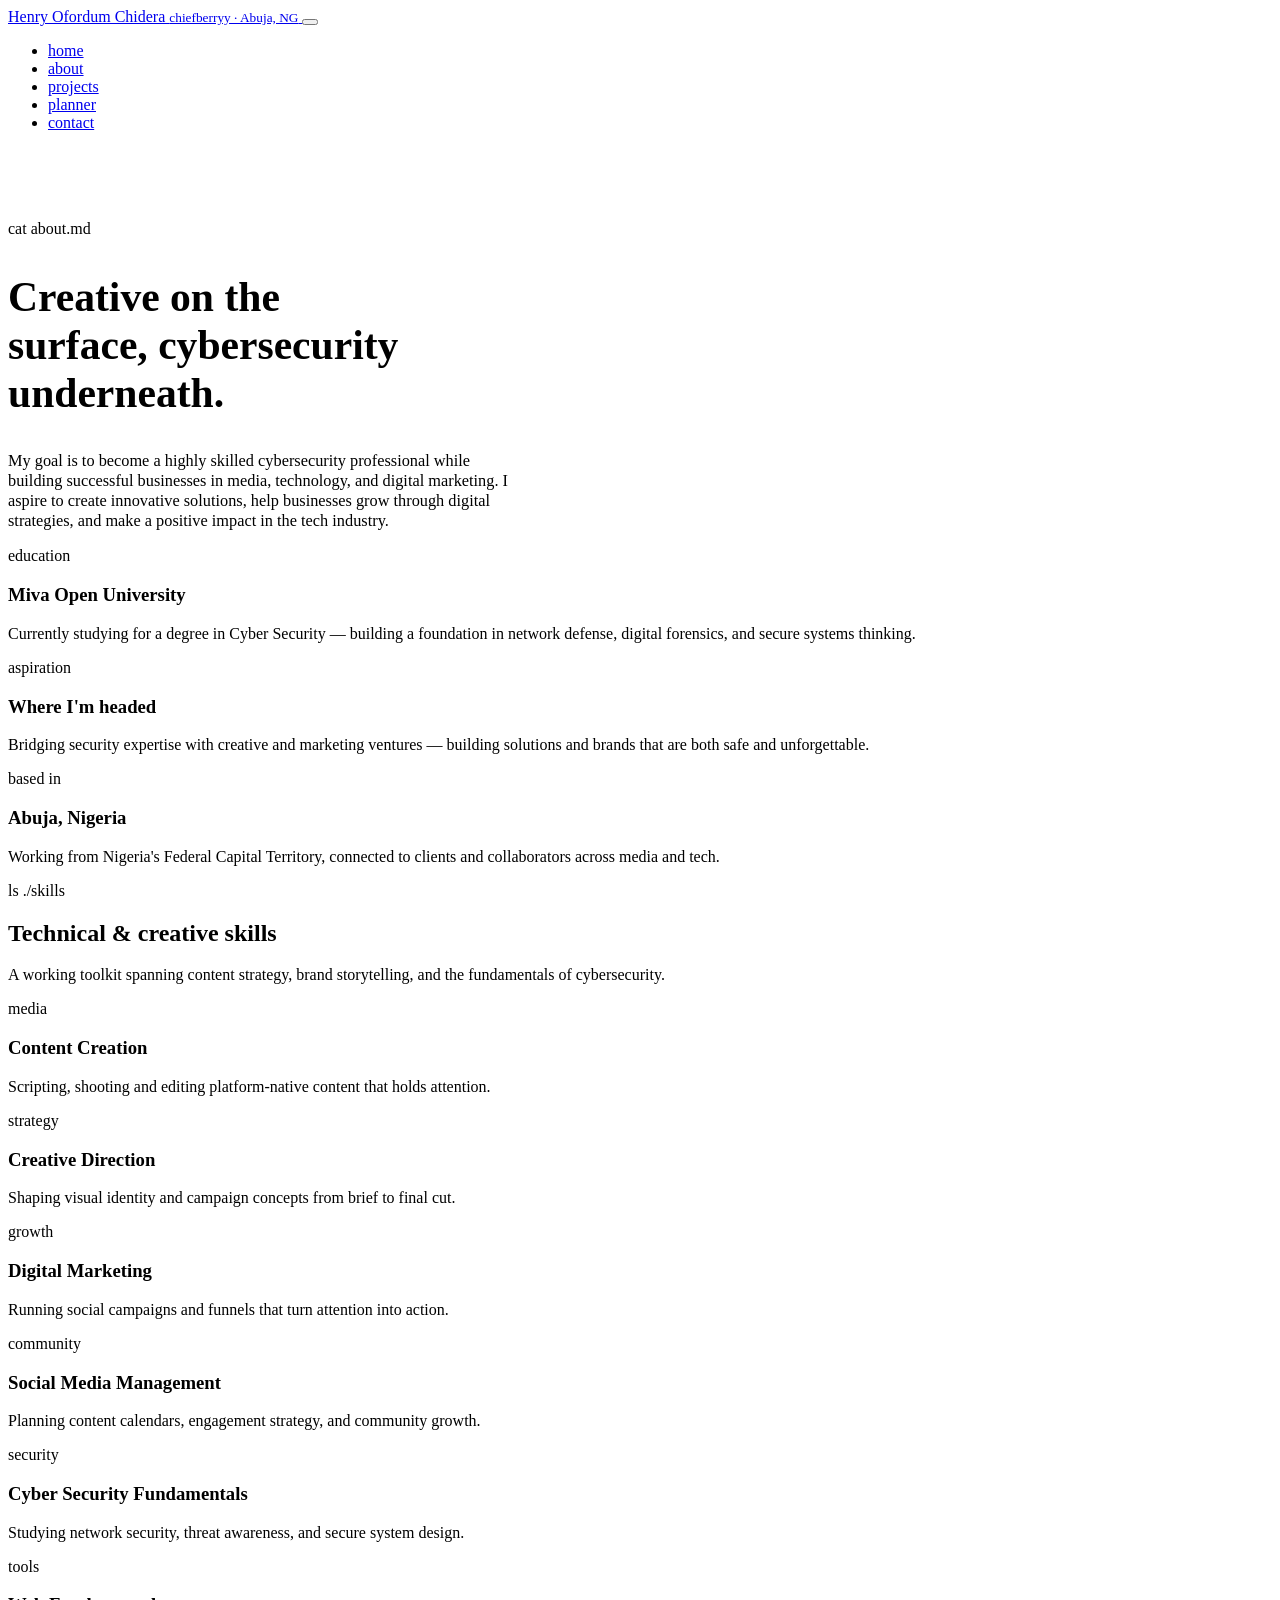
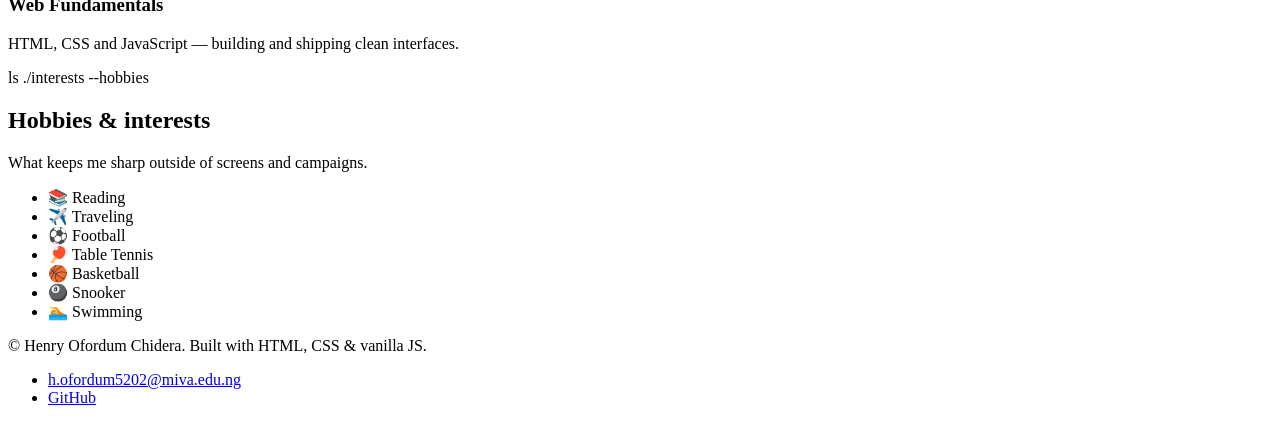
==== about.html @ d98e56ec "Create about.html" ====
<!DOCTYPE html>
<html lang="en">
<head>
<meta charset="UTF-8">
<meta name="viewport" content="width=device-width, initial-scale=1.0">
<title>About — Henry Ofordum Chidera</title>
<link rel="preconnect" href="https://fonts.googleapis.com">
<link href="https://fonts.googleapis.com/css2?family=Space+Grotesk:wght@500;700&family=Inter:wght@400;500;600&family=JetBrains+Mono:wght@400;500&display=swap" rel="stylesheet">
<link rel="stylesheet" href="styles.css">
</head>
<body>

<header class="site-header">
  <nav class="navbar">
    <a href="index.html" class="brand">
      <span class="dot" aria-hidden="true"></span>
      Henry Ofordum Chidera
      <small>chiefberryy · Abuja, NG</small>
    </a>
    <button class="nav-toggle" id="navToggle" aria-label="Toggle navigation" aria-expanded="false">
      <span></span><span></span><span></span>
    </button>
    <ul class="nav-links" id="navLinks">
      <li><a href="index.html">home</a></li>
      <li><a href="about.html" class="active">about</a></li>
      <li><a href="projects.html">projects</a></li>
      <li><a href="planner.html">planner</a></li>
      <li><a href="contact.html">contact</a></li>
    </ul>
  </nav>
</header>

<main>
  <section class="section" style="padding-top:56px;">
    <div class="container">
      <p class="prompt">cat about.md<span class="cursor"></span></p>
      <h1 style="font-size:clamp(1.8rem,3.4vw,2.6rem); max-width:20ch;">Creative on the surface, cybersecurity underneath.</h1>
      <p style="max-width:62ch; font-size:1.02rem;">My goal is to become a highly skilled cybersecurity professional while building successful businesses in media, technology, and digital marketing. I aspire to create innovative solutions, help businesses grow through digital strategies, and make a positive impact in the tech industry.</p>
    </div>
  </section>

  <section class="section section-alt">
    <div class="container">
      <div class="card-grid" style="grid-template-columns: repeat(auto-fit, minmax(260px,1fr));">
        <div class="card">
          <span class="card-icon">education</span>
          <h3>Miva Open University</h3>
          <p>Currently studying for a degree in Cyber Security — building a foundation in network defense, digital forensics, and secure systems thinking.</p>
        </div>
        <div class="card">
          <span class="card-icon">aspiration</span>
          <h3>Where I'm headed</h3>
          <p>Bridging security expertise with creative and marketing ventures — building solutions and brands that are both safe and unforgettable.</p>
        </div>
        <div class="card">
          <span class="card-icon">based in</span>
          <h3>Abuja, Nigeria</h3>
          <p>Working from Nigeria's Federal Capital Territory, connected to clients and collaborators across media and tech.</p>
        </div>
      </div>
    </div>
  </section>

  <section class="section">
    <div class="container">
      <div class="section-head">
        <p class="prompt">ls ./skills</p>
        <h2>Technical &amp; creative skills</h2>
        <p>A working toolkit spanning content strategy, brand storytelling, and the fundamentals of cybersecurity.</p>
      </div>
      <div class="card-grid">
        <div class="card">
          <span class="card-icon">media</span>
          <h3>Content Creation</h3>
          <p>Scripting, shooting and editing platform-native content that holds attention.</p>
          <div class="meter"><span style="width:90%"></span></div>
        </div>
        <div class="card">
          <span class="card-icon">strategy</span>
          <h3>Creative Direction</h3>
          <p>Shaping visual identity and campaign concepts from brief to final cut.</p>
          <div class="meter"><span style="width:88%"></span></div>
        </div>
        <div class="card">
          <span class="card-icon">growth</span>
          <h3>Digital Marketing</h3>
          <p>Running social campaigns and funnels that turn attention into action.</p>
          <div class="meter"><span style="width:85%"></span></div>
        </div>
        <div class="card">
          <span class="card-icon">community</span>
          <h3>Social Media Management</h3>
          <p>Planning content calendars, engagement strategy, and community growth.</p>
          <div class="meter"><span style="width:87%"></span></div>
        </div>
        <div class="card">
          <span class="card-icon">security</span>
          <h3>Cyber Security Fundamentals</h3>
          <p>Studying network security, threat awareness, and secure system design.</p>
          <div class="meter"><span style="width:68%"></span></div>
        </div>
        <div class="card">
          <span class="card-icon">tools</span>
          <h3>Web Fundamentals</h3>
          <p>HTML, CSS and JavaScript — building and shipping clean interfaces.</p>
          <div class="meter"><span style="width:75%"></span></div>
        </div>
      </div>
    </div>
  </section>

  <section class="section section-alt">
    <div class="container">
      <div class="section-head">
        <p class="prompt">ls ./interests --hobbies</p>
        <h2>Hobbies &amp; interests</h2>
        <p>What keeps me sharp outside of screens and campaigns.</p>
      </div>
      <ul class="chip-list">
        <li>📚 Reading</li>
        <li>✈️ Traveling</li>
        <li>⚽ Football</li>
        <li>🏓 Table Tennis</li>
        <li>🏀 Basketball</li>
        <li>🎱 Snooker</li>
        <li>🏊 Swimming</li>
      </ul>
    </div>
  </section>
</main>

<footer class="site-footer">
  <div class="container footer-row">
    <p>© <span id="year"></span> Henry Ofordum Chidera. Built with HTML, CSS &amp; vanilla JS.</p>
    <ul class="footer-links">
      <li><a href="mailto:h.ofordum5202@miva.edu.ng">h.ofordum5202@miva.edu.ng</a></li>
      <li><a href="https://github.com/chiefberryy" target="_blank" rel="noopener">GitHub</a></li>
    </ul>
  </div>
</footer>

<script src="script.js"></script>
</body>
</html>
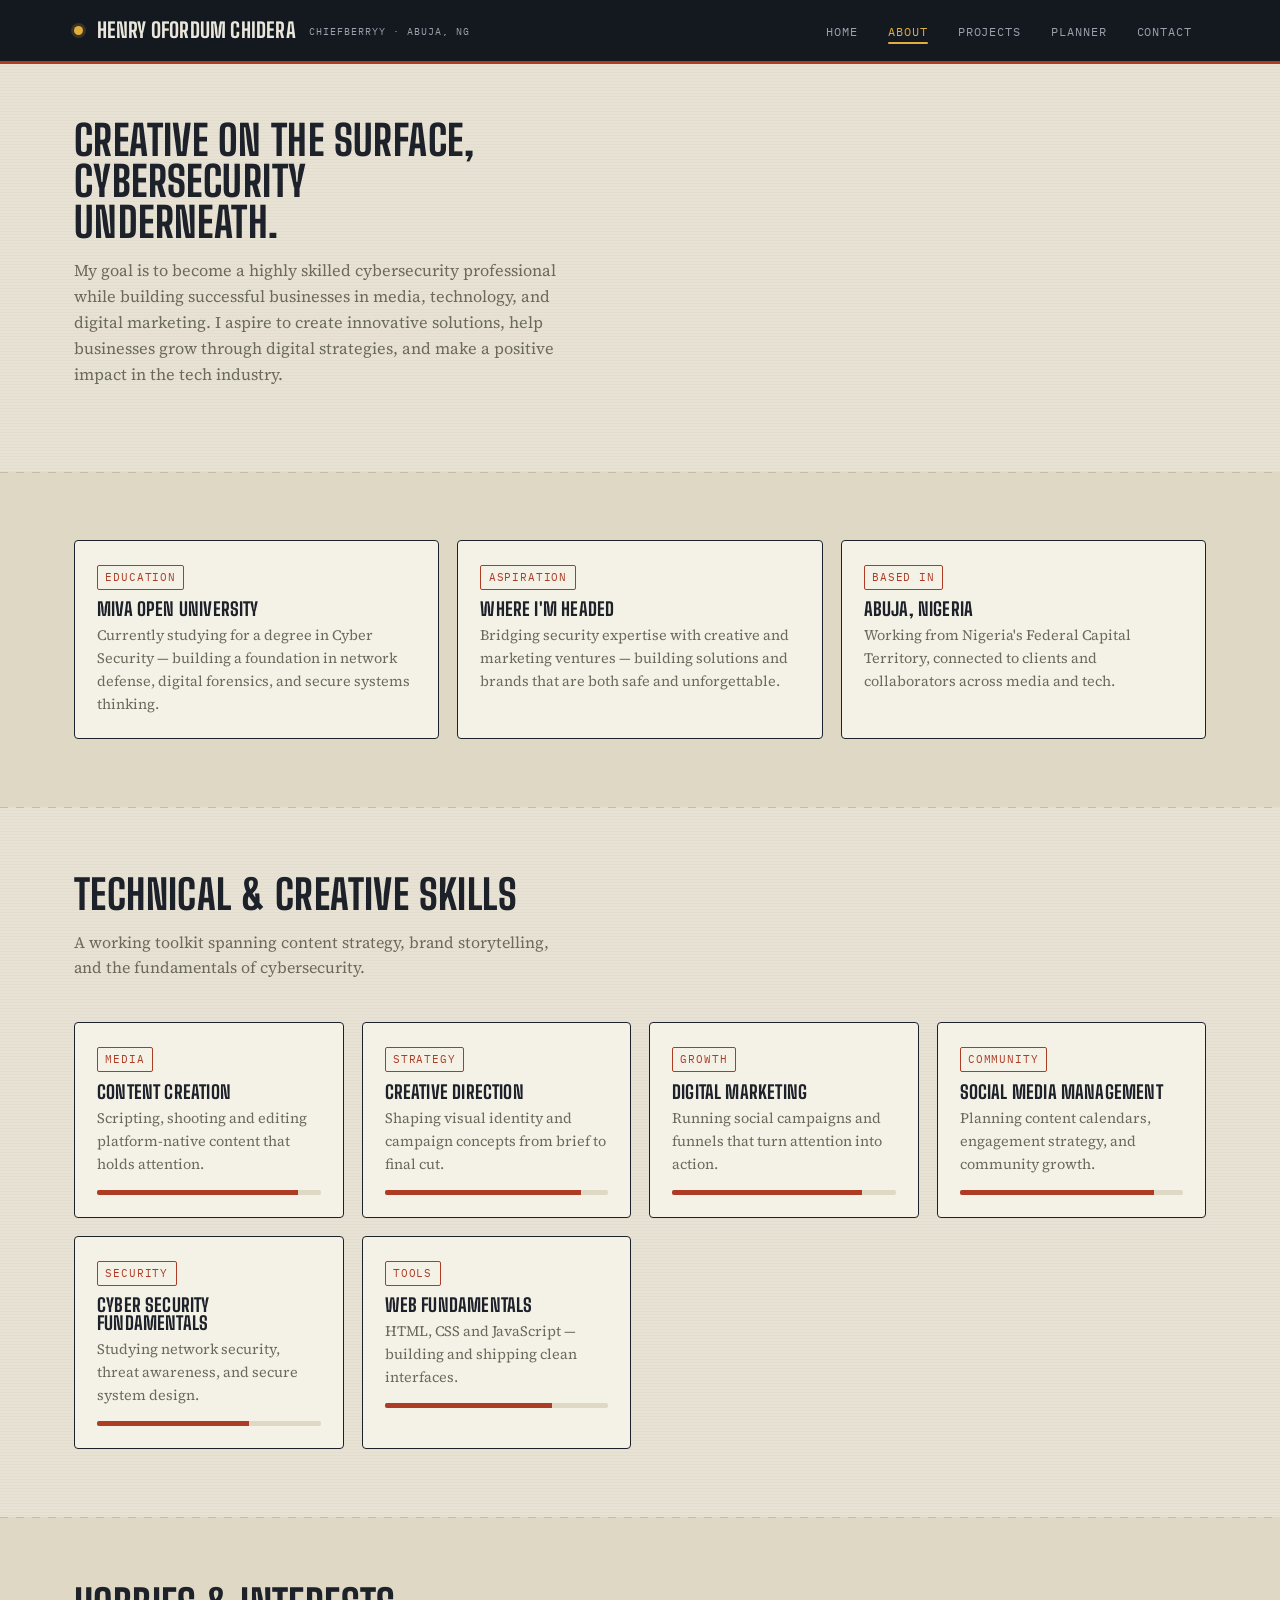
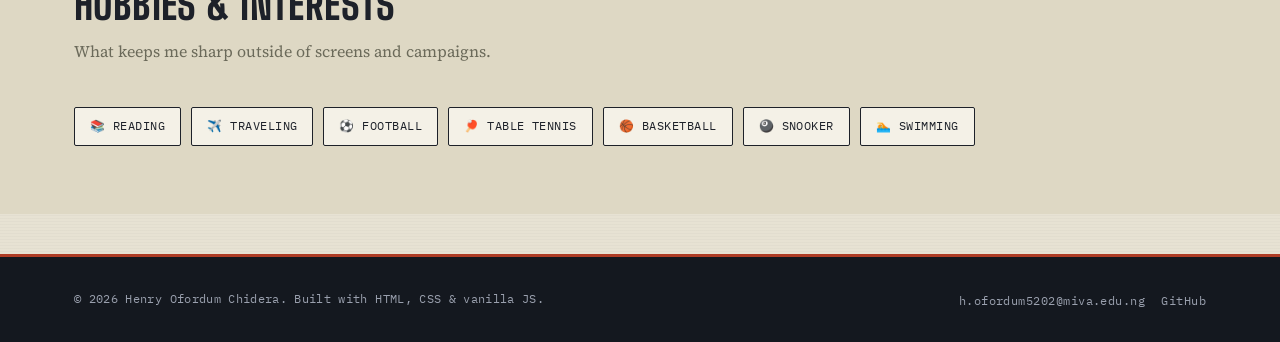
==== commit c2e5a935: "Update about.html" ====
--- a/about.html
+++ b/about.html
@@ -5,7 +5,7 @@
 <meta name="viewport" content="width=device-width, initial-scale=1.0">
 <title>About — Henry Ofordum Chidera</title>
 <link rel="preconnect" href="https://fonts.googleapis.com">
-<link href="https://fonts.googleapis.com/css2?family=Space+Grotesk:wght@500;700&family=Inter:wght@400;500;600&family=JetBrains+Mono:wght@400;500&display=swap" rel="stylesheet">
+<link href="https://fonts.googleapis.com/css2?family=Big+Shoulders:wght@600;700;800&family=Source+Serif+4:opsz,wght@8..60,400;8..60,500;8..60,600&family=IBM+Plex+Mono:wght@400;500&display=swap" rel="stylesheet">
 <link rel="stylesheet" href="styles.css">
 </head>
 <body>
@@ -33,7 +33,6 @@
 <main>
   <section class="section" style="padding-top:56px;">
     <div class="container">
-      <p class="prompt">cat about.md<span class="cursor"></span></p>
       <h1 style="font-size:clamp(1.8rem,3.4vw,2.6rem); max-width:20ch;">Creative on the surface, cybersecurity underneath.</h1>
       <p style="max-width:62ch; font-size:1.02rem;">My goal is to become a highly skilled cybersecurity professional while building successful businesses in media, technology, and digital marketing. I aspire to create innovative solutions, help businesses grow through digital strategies, and make a positive impact in the tech industry.</p>
     </div>
@@ -64,7 +63,6 @@
   <section class="section">
     <div class="container">
       <div class="section-head">
-        <p class="prompt">ls ./skills</p>
         <h2>Technical &amp; creative skills</h2>
         <p>A working toolkit spanning content strategy, brand storytelling, and the fundamentals of cybersecurity.</p>
       </div>
@@ -112,7 +110,6 @@
   <section class="section section-alt">
     <div class="container">
       <div class="section-head">
-        <p class="prompt">ls ./interests --hobbies</p>
         <h2>Hobbies &amp; interests</h2>
         <p>What keeps me sharp outside of screens and campaigns.</p>
       </div>
@@ -141,4 +138,4 @@
 
 <script src="script.js"></script>
 </body>
-</html>
+</html>
--- a/styles.css
+++ b/styles.css
@@ -0,0 +1,534 @@
+/* =========================================================
+   Henry Ofordum Chidera — Portfolio
+   Design concept: "Clearance File" — a press credential crossed
+   with a security dossier. Stone-paper stock, ink masthead,
+   stamped data, ticket-perforation dividers.
+   ========================================================= */
+:root{
+  /* --- palette --- */
+  --ink:        #14181F;   /* near-black navy — masthead / hero */
+  --ink-2:      #1D2330;   /* raised panel on ink */
+  --ink-rule:   #2C3244;   /* hairline on ink */
+  --paper:      #E7E2D3;   /* stone paper — main background */
+  --paper-2:    #DED8C4;   /* deeper paper — cards, table stripes */
+  --paper-3:    #F4F1E7;   /* lightest paper — card faces */
+  --rule:       #C6BEA3;   /* hairline on paper */
+  --text-ink:   #1D2129;   /* body text on paper */
+  --text-onink: #E9E6DB;   /* body text on ink */
+  --muted:      #6B6A5A;   /* muted text on paper */
+  --muted-ink:  #9AA0AE;   /* muted text on ink */
+  --red:        #AE3C25;   /* stamp / signal accent */
+  --red-deep:   #7E2A1A;
+  --yellow:     #DFAE3C;   /* clearance-tape accent */
+  --green:      #4C6B4F;   /* "granted" stamp */
+
+  --radius: 4px;
+  --radius-lg: 6px;
+  --font-display: 'Big Shoulders', 'Arial Narrow', sans-serif;
+  --font-body: 'Source Serif 4', Georgia, serif;
+  --font-mono: 'IBM Plex Mono', 'Courier New', monospace;
+  --max-w: 1180px;
+  --ease: cubic-bezier(.2,.7,.2,1);
+}
+
+@media (prefers-reduced-motion: reduce){
+  *{ animation-duration: .001ms !important; animation-iteration-count: 1 !important; transition-duration: .001ms !important; }
+}
+
+*, *::before, *::after{ box-sizing: border-box; }
+html{ scroll-behavior: smooth; }
+
+body{
+  margin: 0;
+  background: var(--paper);
+  background-image:
+    repeating-linear-gradient(180deg, rgba(20,24,31,.025) 0 1px, transparent 1px 3px);
+  color: var(--text-ink);
+  font-family: var(--font-body);
+  line-height: 1.6;
+  -webkit-font-smoothing: antialiased;
+}
+
+img{ max-width: 100%; display:block; }
+a{ color: inherit; text-decoration: none; }
+h1,h2,h3,h4{
+  font-family: var(--font-display);
+  font-weight: 700;
+  text-transform: uppercase;
+  letter-spacing: .01em;
+  margin: 0 0 .35em;
+  line-height: .98;
+}
+p{ margin: 0 0 1em; color: var(--muted); }
+ul{ margin:0; padding:0; }
+.container{ max-width: var(--max-w); margin: 0 auto; padding: 0 24px; position: relative; z-index: 1; }
+
+:focus-visible{ outline: 2px solid var(--red); outline-offset: 3px; border-radius: 2px; }
+
+/* =========================================================
+   Utility bits — dossier / stamp motif
+   ========================================================= */
+.prompt{
+  font-family: var(--font-mono);
+  font-size: .72rem;
+  letter-spacing: .12em;
+  color: var(--red);
+  display: inline-flex;
+  align-items: center;
+  gap: .6em;
+  text-transform: uppercase;
+  margin-bottom: .9em;
+}
+.prompt::before{
+  content: "";
+  width: 7px; height: 7px;
+  background: var(--red);
+  display: inline-block;
+  border-radius: 50%;
+}
+
+.tag{
+  font-family: var(--font-mono);
+  font-size: .68rem;
+  letter-spacing: .06em;
+  text-transform: uppercase;
+  padding: .35em .7em;
+  border: 1px solid var(--text-ink);
+  border-radius: 2px;
+  color: var(--text-ink);
+  background: var(--paper-3);
+}
+
+/* perforated ticket-tear divider between sections */
+.section + .section{ position: relative; }
+.section + .section::before{
+  content: "";
+  display: block;
+  position: absolute;
+  top: 0; left: 0; right: 0;
+  height: 1px;
+  background-image: repeating-linear-gradient(90deg, var(--rule) 0 8px, transparent 8px 16px);
+}
+
+/* =========================================================
+   Navigation — masthead
+   ========================================================= */
+.site-header{
+  position: sticky; top: 0; z-index: 50;
+  background: var(--ink);
+  border-bottom: 3px solid var(--red);
+}
+.navbar{
+  display: flex; align-items: center; justify-content: space-between;
+  padding: 14px 24px;
+  max-width: var(--max-w); margin: 0 auto;
+}
+.brand{
+  display: flex; align-items: center; gap: .65em;
+  font-family: var(--font-display); font-weight: 700; font-size: 1.3rem;
+  letter-spacing: .01em; text-transform: uppercase;
+  color: var(--text-onink);
+}
+.brand .dot{
+  width: 9px; height: 9px; border-radius: 50%;
+  background: var(--yellow);
+  box-shadow: 0 0 0 3px rgba(223,174,60,.18);
+}
+.brand small{
+  display:block; font-family: var(--font-mono); font-weight: 400; font-size: .62rem;
+  color: var(--muted-ink); letter-spacing: .1em; text-transform: uppercase; margin-top: 2px;
+}
+
+.nav-links{
+  display: flex; align-items: center; gap: 2px;
+  list-style: none;
+}
+.nav-links a{
+  font-family: var(--font-mono);
+  font-size: .72rem;
+  letter-spacing: .08em;
+  text-transform: uppercase;
+  color: var(--muted-ink);
+  padding: 8px 14px;
+  border-radius: 2px;
+  position: relative;
+  transition: color .2s var(--ease), background .2s var(--ease);
+}
+.nav-links a:hover{ color: var(--text-onink); background: var(--ink-2); }
+.nav-links a.active{ color: var(--yellow); }
+.nav-links a.active::after{
+  content:""; position: absolute; left: 14px; right: 14px; bottom: 3px; height: 2px;
+  background: var(--yellow); border-radius: 2px;
+}
+
+.nav-toggle{
+  display: none;
+  flex-direction: column; gap: 4px;
+  background: none; border: none; cursor: pointer; padding: 8px;
+}
+.nav-toggle span{ width: 22px; height: 2px; background: var(--text-onink); border-radius: 2px; }
+
+/* =========================================================
+   Buttons
+   ========================================================= */
+.btn{
+  font-family: var(--font-mono);
+  font-size: .74rem;
+  letter-spacing: .06em;
+  text-transform: uppercase;
+  display: inline-flex; align-items: center; gap: .5em;
+  padding: 12px 22px;
+  border-radius: 2px;
+  border: 1.5px solid var(--text-ink);
+  background: transparent;
+  color: var(--text-ink);
+  cursor: pointer;
+  transition: transform .15s var(--ease), background .2s var(--ease), color .2s var(--ease);
+}
+.btn:hover{ transform: translateY(-2px); }
+.btn:active{ transform: translateY(0); }
+.btn-primary{
+  background: var(--red);
+  border-color: var(--red);
+  color: var(--paper-3);
+  font-weight: 600;
+}
+.btn-primary:hover{ background: var(--red-deep); border-color: var(--red-deep); }
+.btn-ghost{ background: transparent; }
+.btn-ghost:hover{ background: var(--text-ink); color: var(--paper-3); }
+.btn-danger{ border-color: var(--red); color: var(--red); background: transparent; }
+.btn-danger:hover{ background: var(--red); color: var(--paper-3); }
+.btn-block{ width: 100%; justify-content: center; }
+.btn:disabled{ opacity:.4; cursor:not-allowed; transform:none; }
+
+/* =========================================================
+   Hero (index.html)
+   ========================================================= */
+.hero{
+  background: var(--ink);
+  color: var(--text-onink);
+  padding: 72px 0 84px;
+  border-bottom: 1px solid var(--ink-rule);
+}
+.hero .container{
+  display: grid;
+  grid-template-columns: 1.05fr .95fr;
+  gap: 56px;
+  align-items: start;
+}
+.hero-copy .prompt{ color: var(--yellow); }
+.hero-copy h1{
+  font-size: clamp(2.6rem, 5vw, 4.1rem);
+  color: var(--text-onink);
+}
+.hero-copy h1 .highlight{ color: var(--red); }
+.hero-role{
+  font-family: var(--font-mono);
+  color: var(--muted-ink);
+  font-size: .82rem;
+  letter-spacing: .05em;
+  text-transform: uppercase;
+  margin-bottom: 1.3em;
+  padding-bottom: 1.1em;
+  border-bottom: 1px dashed var(--ink-rule);
+}
+.hero-bio{ max-width: 48ch; color: #B9BBC4; }
+.hero-actions{ display: flex; gap: 12px; margin-top: 1.7em; flex-wrap: wrap; }
+.hero .btn{ border-color: var(--muted-ink); color: var(--text-onink); }
+.hero .btn-ghost:hover{ background: var(--ink-2); color: var(--text-onink); }
+.hero .btn-primary{ border-color: var(--red); }
+
+/* --- profile photo: die-cut badge frame, no visible fallback markup --- */
+.profile-frame{
+  position: relative;
+  width: 108px; height: 108px;
+  border-radius: 50%;
+  border: 2px solid var(--yellow);
+  padding: 4px;
+  margin-bottom: 1.5em;
+}
+.profile-frame img{
+  width: 100%; height: 100%; object-fit: cover; border-radius: 50%;
+  background: var(--ink-2);
+}
+/* if the photo 404s, JS removes the <img> and adds this class —
+   the initials are drawn purely in CSS, nothing can leak as text */
+.profile-frame.no-photo::after{
+  content: attr(data-initials);
+  position: absolute; inset: 4px;
+  border-radius: 50%;
+  background: var(--ink-2);
+  color: var(--yellow);
+  font-family: var(--font-display);
+  font-size: 2rem;
+  display: flex; align-items: center; justify-content: center;
+}
+
+/* --- clearance card (replaces the old fake terminal) --- */
+.credential{
+  background: var(--paper-3);
+  color: var(--text-ink);
+  border-radius: var(--radius-lg);
+  overflow: hidden;
+  box-shadow: 0 30px 60px -25px rgba(0,0,0,.55);
+  transform: rotate(1.2deg);
+}
+.credential-bar{
+  display: flex; align-items: center; justify-content: space-between;
+  padding: 10px 16px;
+  background: var(--text-ink);
+  color: var(--paper-3);
+}
+.credential-bar strong{
+  font-family: var(--font-mono); font-size: .68rem; letter-spacing: .12em; text-transform: uppercase;
+}
+.credential-bar .stripe{
+  display:flex; gap: 3px;
+}
+.credential-bar .stripe span{ width: 3px; height: 12px; background: var(--yellow); }
+.credential-bar .stripe span:nth-child(2n){ background: var(--muted-ink); }
+.credential-body{ padding: 22px 20px; }
+.credential-row{
+  display: flex; justify-content: space-between; gap: 16px;
+  padding: 9px 0;
+  border-bottom: 1px dashed var(--rule);
+  font-family: var(--font-mono); font-size: .78rem;
+}
+.credential-row:last-of-type{ border-bottom: none; }
+.credential-row .k{ color: var(--muted); letter-spacing: .07em; text-transform: uppercase; }
+.credential-row .v{ color: var(--text-ink); font-weight: 500; text-align: right; }
+.credential-stamp{
+  margin-top: 16px;
+  display: inline-flex; align-items: center; gap: .5em;
+  border: 2px solid var(--green);
+  color: var(--green);
+  font-family: var(--font-mono);
+  font-size: .7rem; letter-spacing: .12em; text-transform: uppercase;
+  padding: 6px 12px;
+  border-radius: 2px;
+  transform: rotate(-2deg);
+}
+.credential-stamp::before{ content: "●"; font-size: .6rem; }
+
+/* =========================================================
+   Section shell
+   ========================================================= */
+.section{ padding: 68px 0; }
+.section-head{ max-width: 62ch; margin-bottom: 2.6em; }
+.section-head h2{ font-size: clamp(1.8rem, 3.2vw, 2.6rem); }
+.section-alt{ background: var(--paper-2); }
+
+/* =========================================================
+   Academic info — dossier form
+   ========================================================= */
+.data-table-wrap{
+  border: 1.5px solid var(--text-ink);
+  border-radius: var(--radius);
+  overflow: hidden;
+  background: var(--paper-3);
+  position: relative;
+}
+table.data-table{ width: 100%; border-collapse: collapse; }
+.data-table caption{
+  text-align: left; padding: 14px 20px;
+  font-family: var(--font-mono); font-size: .68rem; letter-spacing: .08em; text-transform: uppercase;
+  color: var(--paper-3); background: var(--text-ink);
+}
+.data-table th, .data-table td{ text-align: left; padding: 13px 20px; font-size: .92rem; }
+.data-table thead th{
+  font-family: var(--font-mono); font-size: .66rem; text-transform: uppercase; letter-spacing: .1em;
+  color: var(--muted); background: var(--paper-2); border-bottom: 1px solid var(--rule);
+}
+.data-table tbody tr:not(:last-child){ border-bottom: 1px dashed var(--rule); }
+.data-table tbody tr:hover{ background: rgba(174,60,37,.05); }
+.data-table tbody th{ font-family: var(--font-mono); font-size: .72rem; color: var(--muted); font-weight: 500; }
+
+/* =========================================================
+   Media block — "reel" plate
+   ========================================================= */
+.media-block{
+  border: 1.5px solid var(--text-ink);
+  border-radius: var(--radius);
+  background: var(--paper-3);
+  padding: 20px;
+  position: relative;
+}
+.media-block video, .media-block audio{ width: 100%; border-radius: 2px; }
+.media-caption{ font-family: var(--font-mono); font-size: .72rem; color: var(--muted); margin-top: 12px; }
+
+/* =========================================================
+   Skill / info cards grid
+   ========================================================= */
+.card-grid{
+  display: grid;
+  grid-template-columns: repeat(auto-fit, minmax(220px, 1fr));
+  gap: 18px;
+}
+.card{
+  background: var(--paper-3);
+  border: 1.5px solid var(--text-ink);
+  border-radius: var(--radius);
+  padding: 22px;
+  transition: transform .2s var(--ease), box-shadow .2s var(--ease);
+}
+.card:hover{ transform: translateY(-4px); box-shadow: 6px 6px 0 var(--text-ink); }
+.card .card-icon{
+  font-family: var(--font-mono); font-size: .66rem; letter-spacing: .08em; text-transform: uppercase;
+  color: var(--red);
+  border: 1px solid var(--red); border-radius: 2px; padding: .3em .7em; display: inline-block; margin-bottom: 1em;
+}
+.card h3{ font-size: 1.15rem; margin-bottom: .3em; }
+.card p{ margin: 0; font-size: .9rem; }
+
+.meter{ height: 5px; border-radius: 2px; background: var(--paper-2); overflow: hidden; margin-top: 14px; }
+.meter span{ display:block; height: 100%; background: var(--red); }
+
+/* hobbies list */
+.chip-list{ display: flex; flex-wrap: wrap; gap: 10px; list-style: none; }
+.chip-list li{
+  font-family: var(--font-mono); font-size: .74rem; letter-spacing: .04em; text-transform: uppercase;
+  padding: 9px 15px; border-radius: 2px;
+  background: var(--paper-3); border: 1px solid var(--text-ink);
+  color: var(--text-ink);
+  transition: color .2s var(--ease), background .2s var(--ease);
+}
+.chip-list li:hover{ color: var(--paper-3); background: var(--text-ink); }
+
+/* =========================================================
+   Projects — index-card style
+   ========================================================= */
+.project-grid{
+  display: grid;
+  grid-template-columns: repeat(auto-fit, minmax(300px, 1fr));
+  gap: 24px;
+}
+.project-card{
+  background: var(--paper-3);
+  border: 1.5px solid var(--text-ink);
+  border-radius: var(--radius);
+  overflow: hidden;
+  display: flex; flex-direction: column;
+  transition: transform .2s var(--ease), box-shadow .2s var(--ease);
+}
+.project-card:hover{ transform: translateY(-5px); box-shadow: 7px 7px 0 var(--red); }
+.project-shot{
+  aspect-ratio: 16/10;
+  background: var(--paper-2);
+  background-image: repeating-linear-gradient(135deg, rgba(29,33,41,.05) 0 2px, transparent 2px 14px);
+  display: flex; align-items: center; justify-content: center;
+  border-bottom: 1.5px solid var(--text-ink);
+  font-family: var(--font-mono); font-size: .68rem; color: var(--muted); letter-spacing: .06em; text-transform: uppercase;
+}
+.project-body{ padding: 22px; display:flex; flex-direction: column; gap: 10px; flex: 1; }
+.project-body .tag{ align-self: flex-start; }
+.project-body h3{ font-size: 1.3rem; }
+.project-actions{ margin-top: auto; display: flex; gap: 10px; padding-top: 8px; flex-wrap: wrap; }
+
+/* =========================================================
+   Planner
+   ========================================================= */
+.planner-panel{
+  background: var(--paper-3);
+  border: 1.5px solid var(--text-ink);
+  border-radius: var(--radius);
+  padding: 24px;
+}
+.task-input-row{ display: flex; gap: 10px; margin-bottom: 22px; }
+.task-input-row input{ flex: 1; }
+.task-stats{
+  display: flex; gap: 20px; font-family: var(--font-mono); font-size: .72rem; letter-spacing: .05em; text-transform: uppercase; color: var(--muted);
+  margin-bottom: 16px; flex-wrap: wrap;
+}
+.task-stats strong{ color: var(--red); }
+.task-list{ list-style: none; display: flex; flex-direction: column; gap: 10px; }
+.task-item{
+  display: flex; align-items: center; gap: 14px;
+  background: var(--paper-2);
+  border: 1px solid var(--rule);
+  border-radius: 2px;
+  padding: 13px 16px;
+  cursor: pointer;
+  transition: border-color .2s var(--ease), opacity .2s var(--ease);
+}
+.task-item:hover{ border-color: var(--text-ink); }
+.task-check{
+  width: 18px; height: 18px; border-radius: 2px; border: 1.5px solid var(--muted);
+  flex-shrink: 0; display: flex; align-items: center; justify-content: center;
+  font-size: .7rem; color: transparent;
+}
+.task-text{ flex: 1; font-size: .93rem; word-break: break-word; }
+.task-item.done{ opacity: .55; }
+.task-item.done .task-text{ text-decoration: line-through; color: var(--muted); }
+.task-item.done .task-check{ background: var(--green); border-color: var(--green); color: var(--paper-3); }
+.task-remove{
+  font-family: var(--font-mono); font-size: .68rem; letter-spacing: .05em; text-transform: uppercase; color: var(--muted);
+  background: none; border: 1px solid var(--rule); border-radius: 2px; padding: 6px 10px; cursor: pointer;
+  transition: color .2s var(--ease), border-color .2s var(--ease);
+}
+.task-remove:hover{ color: var(--red); border-color: var(--red); }
+.empty-state{ font-family: var(--font-mono); font-size: .8rem; color: var(--muted); text-align: center; padding: 30px 10px; }
+
+/* =========================================================
+   Forms (contact + planner input)
+   ========================================================= */
+label{ display: block; font-family: var(--font-mono); font-size: .68rem; letter-spacing: .07em; text-transform: uppercase; color: var(--muted); margin-bottom: 7px; }
+input, textarea{
+  width: 100%;
+  background: var(--paper-3);
+  border: 1.5px solid var(--rule);
+  border-radius: 2px;
+  padding: 12px 14px;
+  color: var(--text-ink);
+  font-family: var(--font-body);
+  font-size: .93rem;
+  transition: border-color .2s var(--ease), box-shadow .2s var(--ease);
+}
+input::placeholder, textarea::placeholder{ color: #A6A08C; }
+input:focus, textarea:focus{ border-color: var(--red); box-shadow: 0 0 0 3px rgba(174,60,37,.12); outline: none; }
+.field{ margin-bottom: 18px; }
+.field-error{ font-family: var(--font-mono); font-size: .7rem; color: var(--red); margin-top: 6px; min-height: 1em; }
+input.invalid, textarea.invalid{ border-color: var(--red); }
+.form-status{
+  font-family: var(--font-mono); font-size: .8rem; padding: 12px 16px; border-radius: 2px;
+  margin-top: 16px; display: none; border: 1.5px solid transparent;
+}
+.form-status.show{ display: block; }
+.form-status.success{ color: var(--green); background: rgba(76,107,79,.08); border-color: var(--green); }
+.form-status.error{ color: var(--red); background: rgba(174,60,37,.08); border-color: var(--red); }
+
+.contact-grid{
+  display: grid; grid-template-columns: .9fr 1.1fr; gap: 40px; align-items: start;
+}
+.contact-info .card{ margin-bottom: 16px; }
+.contact-info .card h3{ font-size: .8rem; color: var(--muted); font-family: var(--font-mono); letter-spacing: .08em; }
+.contact-info .card p{ font-size: 1rem; color: var(--text-ink); margin: 0; font-family: var(--font-body); }
+
+/* =========================================================
+   Footer — masthead reprise
+   ========================================================= */
+.site-footer{
+  background: var(--ink);
+  color: var(--muted-ink);
+  border-top: 3px solid var(--red);
+  padding: 30px 0;
+  margin-top: 40px;
+}
+.footer-row{ display: flex; justify-content: space-between; align-items: center; flex-wrap: wrap; gap: 12px; }
+.footer-row p{ margin: 0; font-family: var(--font-mono); font-size: .72rem; letter-spacing: .03em; color: var(--muted-ink); }
+.footer-links{ display: flex; gap: 16px; list-style: none; }
+.footer-links a{ font-family: var(--font-mono); font-size: .72rem; letter-spacing: .04em; color: var(--muted-ink); }
+.footer-links a:hover{ color: var(--yellow); }
+
+/* =========================================================
+   Responsive
+   ========================================================= */
+@media (max-width: 880px){
+  .hero .container{ grid-template-columns: 1fr; }
+  .credential{ transform: none; max-width: 420px; }
+  .contact-grid{ grid-template-columns: 1fr; }
+}
+
+@media (max-width: 720px){
+  .nav-toggle{ display: flex; }
+  .nav-links{
+    position: absolute; 
